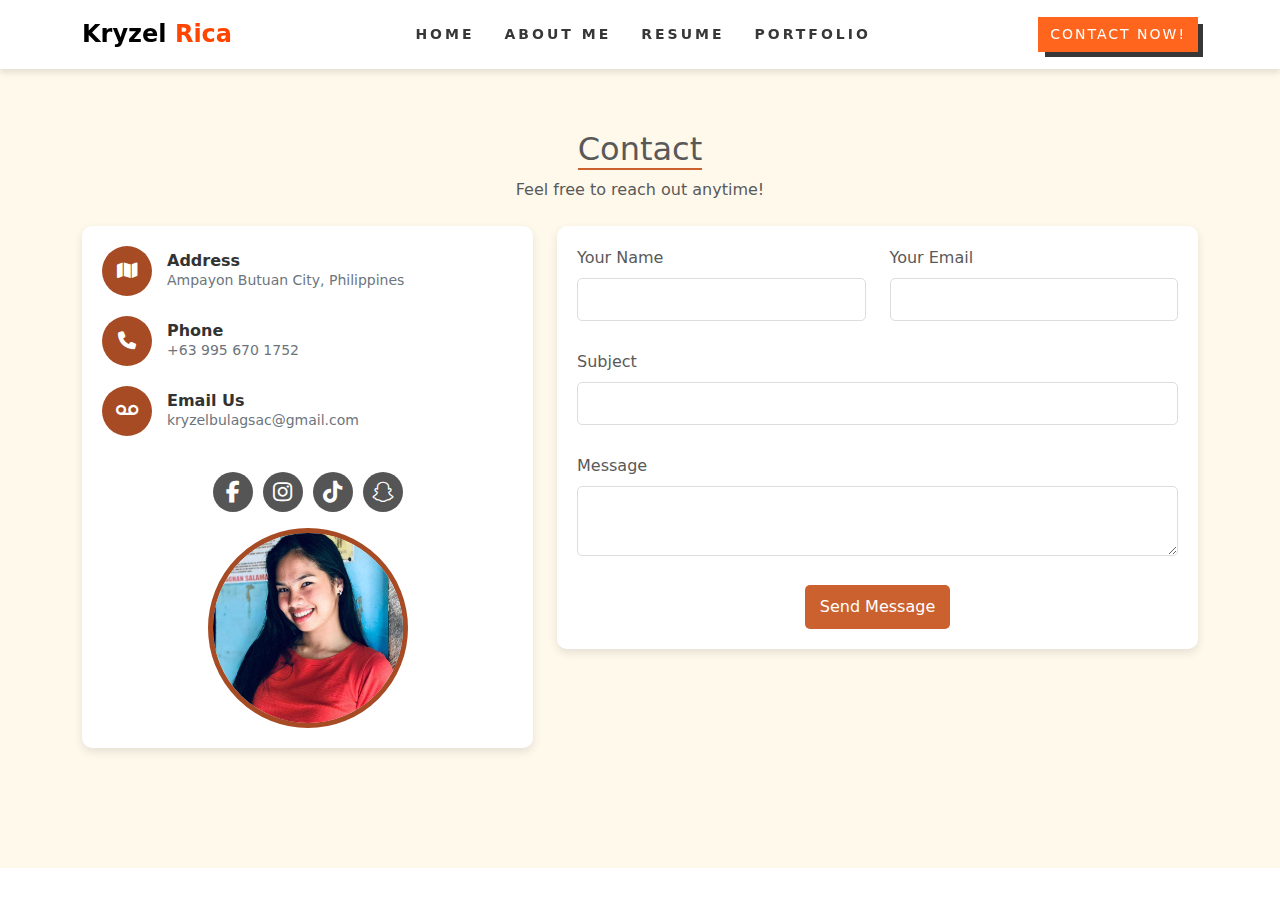
==== contact.html @ a5da4f0e "first commit" ====
<!DOCTYPE html>
<html lang="en">
  <head>
    <meta charset="UTF-8" />
    <meta name="viewport" content="width=device-width, initial-scale=1.0" />
    <title>Kryzel Portfolio | Personal Website</title>
    <link rel="stylesheet" href="assets/custom/style.css" />
    <link
      rel="stylesheet"
      href="vendor/icons/fontawesome-free-6.7.2-web/css/all.min.css"
    />
    <link rel="stylesheet" href="vendor/bootstrap/css/bootstrap.min.css" />
  </head>
  <body>
    <!-- HEADER-->
    <header class="main-header">
      <nav class="navbar header-nav navbar-expand-lg">
        <div class="container">
          <!--Brand Name/Logo -->
          <a href="#" class="navbar-brand">
            <h4 class="mb-0">
              <b>Kryzel <span>Rica</span></b>
            </h4>
          </a>
          <!-- Navigation Menu -->
          <div
            class="collapse navbar-collapse justify-content-end"
            id="navbar-collapse-toggler"
          >
            <ul class="navbar-nav mx-auto">
              <li>
                <a href="index.html" class="nav-link">Home</a>
              </li>

              <li>
                <a href="about.html" class="nav-link">About Me</a>
              </li>

              <li>
                <a href="resume.html" class="nav-link">Resume</a>
              </li>

              <li>
                <a href="portfolio.html" class="nav-link">Portfolio</a>
              </li>

              <li class="d-lg-none mt-2">
                <a class="colored-btn d-block text-center" href="contact.html"
                  >Contact Now!</a
                >
              </li>
            </ul>
          </div>
          <!--COntact Button-->
          <div class="ms-auto d-none d-lg-block">
            <a class="colored-btn" href="contact.html">Contact Now!</a>
          </div>
          <!--Mobile Menu Toggle-->
          <button
            class="navbar-toggler"
            type="button"
            data-bs-toggle="collapse"
            data-bs-target="#navbar-collapse-toggler"
            aria-controls="navbar-collapse-toggler"
            aria-expanded="false"
            aria-label="Toggle navigation"
          >
            <!-- Icon representation for the toggle -->
            <span></span>
            <span></span>
            <span></span>
          </button>
        </div>
      </nav>
    </header>
    <!-- Contact Section -->
    <section id="contact" class="contact section">
      <!-- Section Title -->
      <div class="container section-title text-center" data-aos="fade-up">
        <h2>Contact</h2>
        <p class="pb-2">Feel free to reach out anytime!</p>
      </div>
      <!-- End Section Title -->

      <div class="container" data-aos="fade-up" data-aos-delay="100">
        <div class="row gy-4">
          <div class="col-lg-5">
            <div class="info-wrap">
              <!-- Address -->
              <div
                class="info-item d-flex"
                data-aos="fade-up"
                data-aos-delay="200"
              >
                <a
                  href="https://maps.app.goo.gl/Abk8QvqbzzT3LeMdA"
                  target="_blank"
                >
                  <i class="bi bi-geo-alt flex-shrink-0 fas fa-map"></i>
                </a>
                <div>
                  <h3>Address</h3>
                  <p>Ampayon Butuan City, Philippines</p>
                </div>
              </div>

              <!-- Phone -->
              <div
                class="info-item d-flex"
                data-aos="fade-up"
                data-aos-delay="300"
              >
                <a href="tel:+639956701752">
                  <i class="bi bi-telephone flex-shrink-0 fas fa-phone"></i>
                </a>
                <div>
                  <h3>Phone</h3>
                  <p>+63 995 670 1752</p>
                </div>
              </div>

              <!-- Email -->
              <div
                class="info-item d-flex"
                data-aos="fade-up"
                data-aos-delay="400"
              >
                <a href="mailto:kryzelbulagsac@gmail.com">
                  <i class="bi bi-envelope flex-shrink-0 fas fa-voicemail"></i>
                </a>
                <div>
                  <h3>Email Us</h3>
                  <p>kryzelbulagsac@gmail.com</p>
                </div>
              </div>

              <!-- Profile Picture (Replacing Map) -->
              <div
                class="profile-picture"
                data-aos="fade-up"
                data-aos-delay="500"
              >
                <div class="social-icons py-3">
                  <a
                    href="https://www.facebook.com/share/19uXWL1Rwf/"
                    class="icon"
                    ><i class="fa-brands fa-facebook-f"></i
                  ></a>
                  <a
                    href="https://l.facebook.com/l.php?u=https%3A%2F%2Fwww.instagram.com%2Fur_overthinkerbell03%3Figsh%3DcDJjNGNyMTdqNnVp%26fbclid%3DIwZXh0bgNhZW0CMTAAAR3RGWUxhHDx_NwY1FVPso1E_b2ArStLxpZc0xlo0QQY-hTBoZKmSwG-91s_aem_sR1s1oPoolQDfeeTVCidaw&h=AT1z9y1Pvku0d3DKkXzOt9cw1rGjdeNH88oaO7ez4Muq64QM4B4ZWl2urqZ3oE3Mw8iT_1L6JHNlkV1dH9m_gRy7Id8i3-oE51TRJKOumkhuDcSDIhXktVFuuG8mILb0P7oA7g"
                    class="icon"
                    ><i class="fa-brands fa-instagram"></i
                  ></a>
                  <a
                    href="https://l.facebook.com/l.php?u=https%3A%2F%2Fwww.tiktok.com%2F%40ms.k_r_y%3F_t%3DZS-8uB814wAA7U%26_r%3D1%26fbclid%3DIwZXh0bgNhZW0CMTAAAR3KlyU1g71rjk6gLNN2nsoAOisLuSIW0svsg33PFOePM4YLnNdSyPyq7-o_aem_ydoQPP4Jnaabybd_nUK3Mw&h=AT3ad_3elahdrWeLN4xFVeTAG3bEdrgbGYoAnCfnvHtVXKN-GxTJF-IdCJNjaKZemVs1HaJQUx1GzUi_Lm8jRknpqeD_UJfi7zPJTUWM60HfhrBG0DFD214uLBkaeiM"
                    class="icon"
                    ><i class="fa-brands fa-tiktok"></i
                  ></a>
                  <a
                    href="https://l.facebook.com/l.php?u=https%3A%2F%2Fwww.snapchat.com%2Fadd%2Fkryzelricaebale%3Fshare_id%3DHeAD1A4ZBsc%26locale%3Den-US%26fbclid%3DIwZXh0bgNhZW0CMTAAAR2ZNDFyQ3iIAKGNVTP0UGSp74BaNAi5K3H5mPFCxkpGrjuYkr2mi0SbjWw_aem_xqrsbONmdLGdXwGp-PU33Q&h=AT1PmkaY2bJgCV6ZqS59nKn2ZAqioDU7uvg01hhQlxudXfP9vbB8Fv1YHW2kPz14pE55hzRdcd60H67zkketLjpldNIoh7kY4NDi3MzyfkjMxNHWXFPWW44TrG4LZj9e-2xOsw"
                    class="icon"
                    ><i class="fa-brands fa-snapchat"></i
                  ></a>
                </div>
                <img
                  src="assets/image/profile2.jpg"
                  alt="Your Profile Picture"
                />
              </div>
            </div>
          </div>

          <div class="col-lg-7">
            <form
              action="forms/contact.php"
              method="post"
              class="php-email-form"
              data-aos="fade-up"
              data-aos-delay="200"
            >
              <div class="row gy-4">
                <div class="col-md-6">
                  <label for="name-field" class="pb-2">Your Name</label>
                  <input
                    type="text"
                    name="name"
                    id="name-field"
                    class="form-control"
                    required=""
                  />
                </div>

                <div class="col-md-6">
                  <label for="email-field" class="pb-2">Your Email</label>
                  <input
                    type="email"
                    class="form-control"
                    name="email"
                    id="email-field"
                    required=""
                  />
                </div>

                <div class="col-md-12">
                  <label for="subject-field" class="pb-2">Subject</label>
                  <input
                    type="text"
                    class="form-control"
                    name="subject"
                    id="subject-field"
                    required=""
                  />
                </div>

                <div class="col-md-12">
                  <label for="message-field" class="pb-2">Message</label>
                  <textarea
                    class="form-control"
                    name="message"
                    rows="10"
                    id="message-field"
                    required=""
                  ></textarea>
                </div>

                <div class="col-md-12 text-center">
                  <button type="submit">Send Message</button>
                </div>
              </div>
            </form>
          </div>
          <!-- End Contact Form -->
        </div>
      </div>
    </section>
    <!-- /Contact Section -->

    <script src="vendor/bootstrap/js/bootstrap.bundle.min.js"></script>
  </body>
</html>
---- assets/custom/style.css ----
body {
  font-family: "Segoe UI", Tahoma, Geneva, Verdana, sans-serif;
  font-weight: 400;
  color: #555;
}

img {
  max-width: 100%;
}

a {
  color: #ff651c;
  text-decoration: none;
}

a:hover {
  color: #cb612f;
  text-decoration: none;
}

.text-primary {
  color: #ff651c !important;
}

.text-dark {
  color: #ff651c;
}

/*--------------------------------------------------------------
# HEADER SECTION
--------------------------------------------------------------*/
.main-header {
  position: fixed;
  top: 0;
  left: 0;
  right: 0;
  z-index: 1000;
  background: #fff;
  box-shadow: 0px 4px 6px rgba(0, 0, 0, 0.1);
  transition: 0.3s background;
}

.navbar-brand:focus,
.navbar-brand:active {
  outline: none !important;
  box-shadow: none !important;
  background: transparent !important;
}

.main-header .navbar {
  padding: 15px 0;
}

.main-header .navbar-brand span {
  color: orangered;
  border: 0px;
}

.main-header .navbar-nav > li {
  padding: 0 10px;
}

.main-header .navbar-nav > li > .nav-link {
  padding: 0 5px;
  line-height: 35px;
  font-weight: 600;
  text-transform: uppercase;
  font-size: 14px;
  color: #373737;
  letter-spacing: 3px;
  position: relative;
}

.main-header .navbar-nav > li > .nav-link:after {
  content: "";
  position: absolute;
  bottom: 0;
  right: 0;
  left: auto;
  width: 0;
  height: 2px;
  background: #ff651c;
  transition: ease all 0.3s;
}

.main-header .navbar-nav > li > .nav-link:hover {
  color: #ff651c;
}

.main-header .navbar-nav > li > .nav-link:hover:after {
  left: 0;
  right: auto;
  width: 100%;
}

.main-header .navbar-nav > li > .nav-link.active {
  color: #ff651c;
  font-weight: bold;
}

.main-header .navbar-nav > li > .nav-link.active:after {
  content: "";
  position: absolute;
  bottom: -2px;
  left: 0;
  width: 100%;
  height: 2px;
  background: #ff651c;
}

@media (max-width: 991px) {
  .main-header .navbar-collapse {
    border-bottom: 2px solid #373737;
    border-top: 2px solid #373737;
    position: absolute;
    top: 100%;
    left: 0;
    right: 0;
    background: #fff;
  }

  .main-header .navbar-nav > li + li {
    border-top: 1px solid rgba(55, 55, 55, 0.1);
  }

  .main-header .navbar-nav > li > .nav-link {
    line-height: 50px;
  }

  .main-header .navbar-nav > li > .nav-link:after {
    display: none;
  }

  .main-header .navbar-nav > li > .nav-link.active {
    text-decoration: underline;
  }

  .main-header .navbar-toggler {
    display: flex;
    flex-direction: column;
    border: none;
    padding: 4px 9px;
    outline: none;
    box-shadow: none;
  }

  .main-header .navbar-toggler span {
    width: 25px;
    height: 2px;
    background: #373737;
    margin: 4px 0;
    transition: 0.3s;
  }
}

/*--------------------------------------------------------------
# BUTTON STYLES
--------------------------------------------------------------*/
.colored-btn {
  padding: 5px 10px;
  border: 2px solid #ff651c;
  font-size: 14px;
  line-height: 1.5;
  text-decoration: none;
  font-weight: 500;
  letter-spacing: 2px;
  text-transform: uppercase;
  transition: ease all 0.3s;
  display: inline-block;
  background: #ff651c;
  color: #fff;
  box-shadow: 6px 6px 0 -1px #373737;
}

.colored-btn:hover {
  color: #fff;
  background: #373737;
  background-color: #373737;
  box-shadow: 5px 5px 0 -2px #ff651c;
}

.bg-gray {
  background-color: rgba(254, 196, 72, 0.1);
}

.bg-dark {
  background-color: #373737 !important;
}

/*--------------------------------------------------------------
# HOME SECTION
--------------------------------------------------------------*/
.main {
  position: relative;
  z-index: 1;
}

.home-section {
  position: relative;
  overflow: hidden;
  padding-top: 150px;
  padding-bottom: 100px;
}

@media (max-width: 767px) {
  .home-section {
    padding-bottom: 70px;
  }
}

.home-section .container {
  position: relative;
  z-index: 1;
  display: flex;
  flex-direction: row;
  align-items: center;
  text-align: left;
  justify-content: space-between;
  width: 100%;
  max-width: 1200px;
  margin: 0 auto;
  padding: 0 20px;
}

@media (max-width: 1024px) {
  .home-section .container {
    flex-direction: column;
    align-items: center;
    text-align: center;
  }

  .home-content,
  .social-container {
    align-items: center;
    text-align: center;
  }

  .social-icons {
    justify-content: center;
    width: 100%;
  }
}

@media (max-width: 768px) {
  .social-icons {
    justify-content: center;
  }
}

.home-section .home-intro h5 {
  font-weight: 600;
  color: #373737;
  letter-spacing: 3px;
  text-transform: uppercase;
  font-size: 16px;
  margin: 0 0 30px;
}

.home-section .home-intro h5 span {
  font-weight: 600;
  color: #373737;
  letter-spacing: 3px;
  text-transform: uppercase;
  font-size: 16px;
  margin: 0 0 30px;
  text-shadow: 2px 2px 4px rgba(0, 0, 0, 0.2);
}

@media (max-width: 767px) {
  .home-section .home-intro h5 {
    margin: 0 0 20px;
  }
}

.home-section .home-intro h3 {
  font-size: 50px;
  font-weight: 500;
  color: #373737;
  margin: 0 0 35px;
  line-height: 1;
  display: inline-flex;
}

@media (max-width: 1200px) {
  .home-section .home-intro h3 {
    font-size: 60px;
  }
}

@media (max-width: 767px) {
  .home-section .home-intro h3 {
    margin: 0 0 25px;
    font-size: 45px;
  }
}

.home-section .home-intro h3 span {
  border-bottom: 2px solid #fec448;
}

.home-section .home-intro h6 {
  font-size: 20px;
}

@media (max-width: 767px) {
  .home-section .home-intro h6 {
    font-size: 18px;
  }
}

.typing-text {
  display: inline-block;
  text-align: center;
  white-space: nowrap;
}

.typing-text::after {
  content: "Student";
  display: inline-block;
  border-right: 3px solid black;
  animation: typing 6s steps(12) infinite, blink 0.5s infinite;
}

@keyframes typing {
  0%,
  33% {
    content: "Student";
  }
  34%,
  66% {
    content: "Designer";
  }
}

@keyframes blink {
  50% {
    border-color: transparent;
  }
}

.home-image img {
  height: 450px;
  width: 450px;
  object-fit: cover;
  border-radius: 50%;
  border: 2px solid #000;
  position: relative;
  z-index: -2;
}

@media (max-width: 767px) {
  .home-image img {
    height: 400px;
    width: 400px;
  }
}

/*--------------------------------------------------------------
# ABOUT ME
--------------------------------------------------------------*/
.section {
  position: relative;
  overflow: hidden;
  padding-top: 120px;
  padding-bottom: 120px;
}

@media (max-width: 991px) {
  .section {
    padding-bottom: 70px;
  }
}

.section .container {
  position: relative;
  z-index: 1;
}

.about-text p {
  font-size: 18px;
}

.about-text h3 {
  font-family: "Franklin Gothic Medium", "Arial Narrow", Arial, sans-serif;
  padding-bottom: 2px;
  display: inline-block;
  border-bottom: 2px solid #cb612f;
}

#profile {
  width: 300px;
  height: 350px;
}

.about-text .info {
  font-size: 17px;
  color: #cb612f;
  max-width: 700px;
}

.info-row {
  display: flex;
  justify-content: space-between;
  align-items: center;
  flex-wrap: wrap;
  margin-bottom: 8px;
}

.info-label {
  font-weight: bold;
  font-size: 18px;
}

.info-value {
  color: #555;
  font-weight: bold;
}

.nickname::after {
  content: "Kryzel";
  display: inline-block;
  overflow: visible;
  white-space: nowrap;
  border-right: 2px solid #555;
  animation: typewriter 5s infinite steps(3), blink 0.5s infinite;
  color: #555;
  font-weight: bold;
}

@keyframes typewriter {
  0%,
  100% {
    content: "Kryzel";
  }
  33% {
    content: "Rica";
  }
  66% {
    content: "Kryzz";
  }
}

@keyframes blink {
  50% {
    border-color: transparent;
  }
}

.interest-title {
  display: flex;
  align-items: center;
  gap: 10px;
}

.interest-title h6 strong {
  font-size: 16px;
  font-weight: bold;
  letter-spacing: 2px;
}

.underline {
  width: 60px;
  height: 2px;
  background-color: #cb612f;
  transition: width 0.3s ease-in-out;
}

.interest-title:hover .underline {
  width: 80px;
}

.hobbies-container {
  display: flex;
  flex-wrap: wrap;
  gap: 20px;
  margin-top: 20px;
}

.hobby {
  display: flex;
  align-items: center;
  gap: 10px;
  width: 45%;
}

.hobby-icon {
  width: 55px;
  height: 55px;
  background-color: #a0a07c;
  border-radius: 50%;
  display: flex;
  align-items: center;
  justify-content: center;
  color: white;
  font-size: 18px;
}

.hobby-text {
  font-size: 18px;
  color: #222;
}

@media (max-width: 767px) {
  .hobbies-container {
    flex-direction: column;
  }

  .hobby {
    width: 100%;
  }

  .hobby-icon {
    width: 35px;
    height: 35px;
    font-size: 16px;
  }

  .hobby-text {
    font-size: 16px;
  }
}

/*--------------------------------------------------------------
# Skills Section
--------------------------------------------------------------*/
.skills {
  background-color: #f4ebdc;
}

#skill {
  display: inline-block;
  border-bottom: 3px solid #cb612f;
  padding-bottom: 13px;
}

.skills .progress {
  height: 60px;
  display: block;
  background: none;
  border-radius: 0;
  margin-bottom: 15px;
}

.skills .progress .skill {
  color: #cb612f;
  padding: 0;
  margin: 0 0 6px 0;
  text-transform: uppercase;
  display: flex;
  justify-content: space-between;
  font-weight: 600;
  font-family: Verdana, Geneva, Tahoma, sans-serif;
}

.skills .progress .skill .val {
  float: right;
  font-style: normal;
}

.skills .progress-bar-wrap {
  background: color-mix(in srgb, #555, transparent 90%);
  height: 10px;
  width: 100%;
  border-radius: 5px;
  overflow: hidden;
}

.skills .progress-bar {
  width: 0;
  height: 10px;
  background-color: #cb612f;
  border-radius: 5px;
  transition: width 1.5s ease-in-out;
}

@keyframes fillProgress {
  0% {
    width: 0;
  }
  100% {
    width: attr(data-progress);
  }
}

/*--------------------------------------------------------------
# Resume Section
--------------------------------------------------------------*/
.resume .section-title h2 {
  display: inline-block;
  border-bottom: 2px solid #cb612f;
}

#resume {
  background-color: #fff9ec;
}

.resume .resume-title {
  color: #373737;
  font-size: 26px;
  font-weight: 700;
  margin-top: 20px;
  margin-bottom: 20px;
}

.resume .resume-item {
  padding: 0 0 20px 20px;
  margin-top: -2px;
  border-left: 2px solid #cb612f;
  position: relative;
}

.resume .resume-item h4 {
  line-height: 18px;
  font-size: 18px;
  font-weight: 600;
  text-transform: uppercase;
  color: color-mix(in srgb, #373737, transparent 20%);
  margin-bottom: 10px;
}

.resume .resume-item h5 {
  font-size: 16px;
  padding: 5px 15px;
  display: inline-block;
  font-weight: 600;
  margin-bottom: 10px;
}

.resume .resume-item::before {
  content: "";
  position: absolute;
  width: 16px;
  height: 16px;
  border-radius: 50px;
  left: -9px;
  top: 0;
  background: #a64b24;
  border: 2px solid #cb612f;
}

#carouselExampleIndicators {
  max-width: 600px;
  margin: auto;
  border-radius: 10px;
  overflow: hidden;
  background: #fff;
  padding: 10px;
}

.cert-img {
  max-width: 100%;
  height: auto;
  display: block;
  margin: auto;
  border-radius: 10px;
}

.carousel-control-prev-icon,
.carousel-control-next-icon {
  filter: invert(1);
}

/*--------------------------------------------------------------
# Portfolio Section
--------------------------------------------------------------*/
#portfolio {
  background-color: #fff;
}

.section-heading h2 {
  display: inline-block;
  border-bottom: 2px solid #cb612f;
  padding-bottom: 13px;
}

.portfolio-box .project-img {
  position: relative;
  border: 2px solid #000;
  box-shadow: 0 0 0 0 #000;
  transition: 0.3s;
}

.portfolio-box .project-img:hover {
  box-shadow: 5px 5px 0 0 #373737;
}

.portfolio-box .porfolio-text span {
  display: inline-block;
  padding: 8px 20px;
  background: rgba(255, 101, 28, 0.2);
  color: #373737;
  letter-spacing: 3px;
  text-transform: uppercase;
  font-weight: 500;
  font-size: 12px;
  border-radius: 30px;
  margin-bottom: 18px;
}

.portfolio-box .porfolio-text h4 {
  color: #373737;
  font-weight: 600;
  font-size: 32px;
  margin-bottom: 20px;
}

@media (max-width: 767px) {
  .portfolio-box .porfolio-text h4 {
    font-size: 26px;
    margin-bottom: 10px;
  }
}

/*--------------------------------------------------------------
# Portfolio Details Section
--------------------------------------------------------------*/
.portfolio-details .portfolio-info {
  padding: 30px;
  box-shadow: 0px 0 30px rgba(0, 0, 0, 0.1);
}

.portfolio-details .portfolio-info hr {
  color: #cb612f;
}

.portfolio-details .portfolio-info h3 {
  font-size: 22px;
  font-weight: 700;
  margin-bottom: 20px;
  padding-bottom: 20px;
  border-bottom: 1px solid
    color-mix(in srgb, var(--default-color), transparent 85%);
}

.portfolio-details .portfolio-info strong {
  color: #cb612f;
}

.portfolio-details .portfolio-info ul {
  list-style: none;
  padding: 0;
  font-size: 15px;
}

.portfolio-details .portfolio-info ul li + li {
  margin-top: 10px;
}

.portfolio-details .portfolio-description {
  padding-top: 30px;
}

.portfolio-details .portfolio-description h2 {
  font-style: normal;
}

.portfolio-details .portfolio-description h2 {
  font-size: 26px;
  font-weight: 700;
  margin-bottom: 20px;
}

.portfolio-details .portfolio-description p {
  padding: 0;
  color: color-mix(in srgb, var(--default-color), transparent 30%);
}

/*--------------------------------------------------------------
# Contact Section
--------------------------------------------------------------*/
#contact {
  color: #595959;
  background-color: #fff9ec;
  margin: 0;
}

.social-icons {
  display: flex;
  justify-content: center;
  gap: 10px;
}

.icon {
  width: 40px;
  height: 40px;
  background: #555;
  border-radius: 50%;
  display: flex;
  align-items: center;
  justify-content: center;
  color: white;
  font-size: 22px;
  text-decoration: none;
  transition: background 0.3s ease, transform 0.2s;
}

.icon:hover {
  background: #cb612f;
  color: #0e0f10;
  transform: scale(1.1);
}

.section-title h2 {
  padding-top: 10px;
  display: inline-block;
  border-bottom: 2px solid #cb612f;
}

.info-wrap {
  background: #fff;
  padding: 20px;
  border-radius: 10px;
  box-shadow: 0 4px 10px rgba(0, 0, 0, 0.1);
  size: 30px;
}

.info-item {
  display: flex;
  align-items: center;
  margin-bottom: 20px;
}

.info-item i {
  background: #a64b24;
  color: white;
  font-size: 18px;
  width: 50px;
  height: 50px;
  display: flex;
  align-items: center;
  justify-content: center;
  border-radius: 50%;
  margin-right: 15px;
}

.info-item a {
  text-decoration: none;
  color: inherit;
}

.info-item a:hover i {
  background: #555;
}

.info-item h3 {
  font-size: 16px;
  font-weight: bold;
  color: #333;
  margin: 0;
}

.info-item p {
  margin: 0;
  font-size: 14px;
  color: #6c757d;
}

@media (max-width: 768px) {
  .info-item {
    flex-direction: column;
    text-align: center;
  }

  .info-item i {
    margin-bottom: 10px;
  }
}

.profile-picture {
  text-align: center;
  margin-top: 20px;
}

.profile-picture img {
  width: 200px;
  height: 200px;
  border-radius: 50%;
  object-fit: cover;
  border: 5px solid #a64b24;
}

/* Contact Form */
.php-email-form {
  background: #fff;
  padding: 20px;
  border-radius: 10px;
  box-shadow: 0 4px 10px rgba(0, 0, 0, 0.1);
}

.php-email-form input,
.php-email-form textarea {
  width: 100%;
  padding: 10px;
  margin-bottom: 5px;
  border: 1px solid #ddd;
  border-radius: 5px;
  font-size: 14px;
}

.php-email-form textarea {
  height: 70px;
}

.php-email-form button {
  background-color: #cb612f;
  color: white;
  padding: 10px 15px;
  border: none;
  border-radius: 5px;
  font-size: 16px;
  cursor: pointer;
  transition: 0.3s;
}

.php-email-form button:hover {
  background-color: #a64b24;
}

@media (max-width: 768px) {
  .info-item {
    flex-direction: column;
    text-align: center;
  }

  .info-logo {
    margin-bottom: 10px;
  }
}
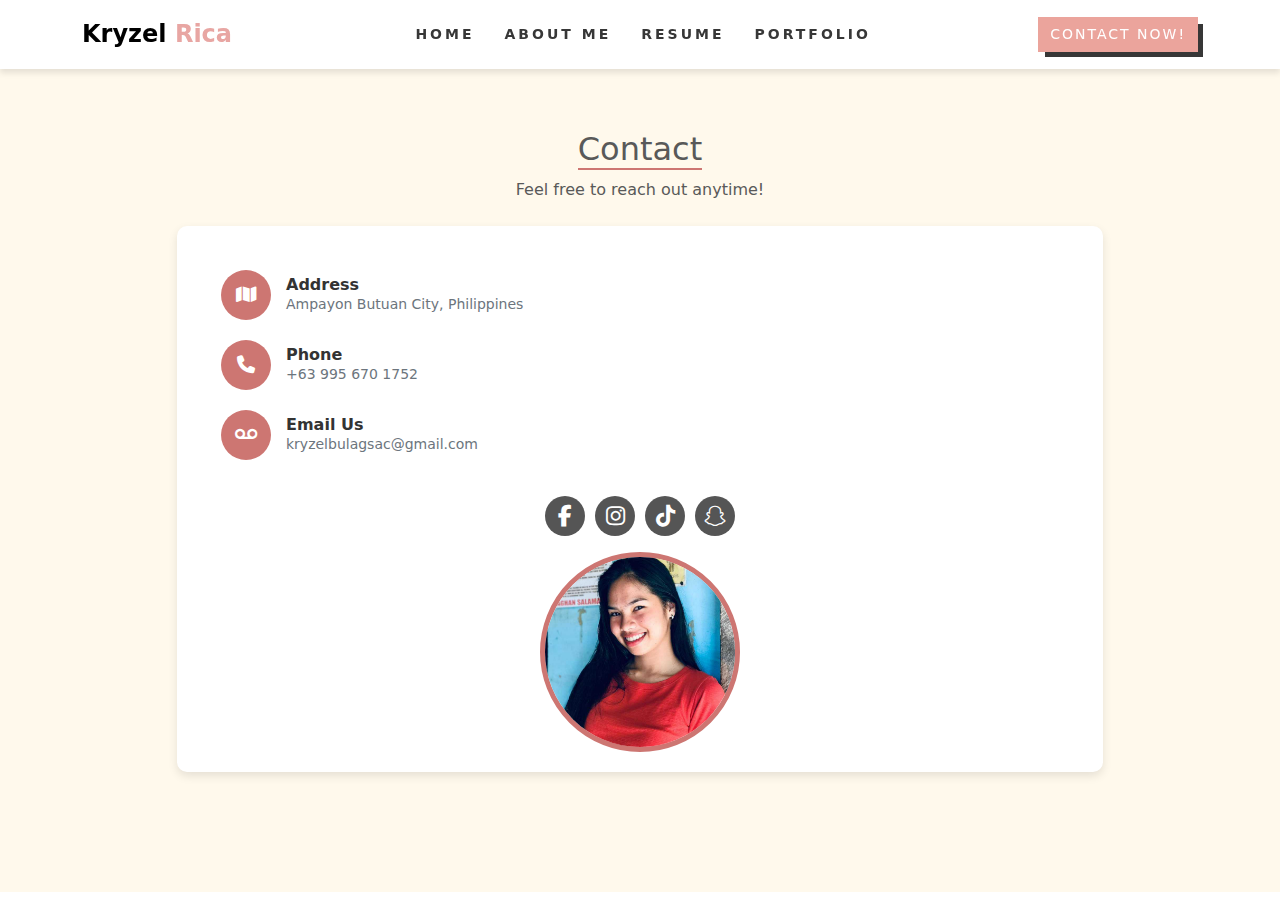
==== commit 9b2fa4fd: "modify styles, about.html, contact.html, portfolio_pro1.html, portfolio_pro2.html, portfolio.html" ====
--- a/contact.html
+++ b/contact.html
@@ -84,11 +84,13 @@
 
       <div class="container" data-aos="fade-up" data-aos-delay="100">
         <div class="row gy-4">
-          <div class="col-lg-5">
+          <div class="col-lg-1"></div>
+
+          <div class="col-lg-10">
             <div class="info-wrap">
               <!-- Address -->
               <div
-                class="info-item d-flex"
+                class="info-item d-flex pt-4 ps-4"
                 data-aos="fade-up"
                 data-aos-delay="200"
               >
@@ -106,7 +108,7 @@
 
               <!-- Phone -->
               <div
-                class="info-item d-flex"
+                class="info-item d-flex ps-4"
                 data-aos="fade-up"
                 data-aos-delay="300"
               >
@@ -121,7 +123,7 @@
 
               <!-- Email -->
               <div
-                class="info-item d-flex"
+                class="info-item d-flex ps-4"
                 data-aos="fade-up"
                 data-aos-delay="400"
               >
@@ -170,66 +172,7 @@
             </div>
           </div>
 
-          <div class="col-lg-7">
-            <form
-              action="forms/contact.php"
-              method="post"
-              class="php-email-form"
-              data-aos="fade-up"
-              data-aos-delay="200"
-            >
-              <div class="row gy-4">
-                <div class="col-md-6">
-                  <label for="name-field" class="pb-2">Your Name</label>
-                  <input
-                    type="text"
-                    name="name"
-                    id="name-field"
-                    class="form-control"
-                    required=""
-                  />
-                </div>
-
-                <div class="col-md-6">
-                  <label for="email-field" class="pb-2">Your Email</label>
-                  <input
-                    type="email"
-                    class="form-control"
-                    name="email"
-                    id="email-field"
-                    required=""
-                  />
-                </div>
-
-                <div class="col-md-12">
-                  <label for="subject-field" class="pb-2">Subject</label>
-                  <input
-                    type="text"
-                    class="form-control"
-                    name="subject"
-                    id="subject-field"
-                    required=""
-                  />
-                </div>
-
-                <div class="col-md-12">
-                  <label for="message-field" class="pb-2">Message</label>
-                  <textarea
-                    class="form-control"
-                    name="message"
-                    rows="10"
-                    id="message-field"
-                    required=""
-                  ></textarea>
-                </div>
-
-                <div class="col-md-12 text-center">
-                  <button type="submit">Send Message</button>
-                </div>
-              </div>
-            </form>
-          </div>
-          <!-- End Contact Form -->
+          <div class="col-lg-1"></div>
         </div>
       </div>
     </section>
--- a/assets/custom/style.css
+++ b/assets/custom/style.css
@@ -9,21 +9,21 @@
 }
 
 a {
-  color: #ff651c;
+  color: #eba49c;
   text-decoration: none;
 }
 
 a:hover {
-  color: #cb612f;
+  color: #cd7672;
   text-decoration: none;
 }
 
 .text-primary {
-  color: #ff651c !important;
+  color: #eba49c !important;
 }
 
 .text-dark {
-  color: #ff651c;
+  color: #eba49c;
 }
 
 /*--------------------------------------------------------------
@@ -52,7 +52,7 @@
 }
 
 .main-header .navbar-brand span {
-  color: orangered;
+  color: #E8A6A3;
   border: 0px;
 }
 
@@ -79,12 +79,12 @@
   left: auto;
   width: 0;
   height: 2px;
-  background: #ff651c;
+  background: #eba49c;
   transition: ease all 0.3s;
 }
 
 .main-header .navbar-nav > li > .nav-link:hover {
-  color: #ff651c;
+  color: #eba49c;
 }
 
 .main-header .navbar-nav > li > .nav-link:hover:after {
@@ -94,7 +94,7 @@
 }
 
 .main-header .navbar-nav > li > .nav-link.active {
-  color: #ff651c;
+  color: #eba49c;
   font-weight: bold;
 }
 
@@ -105,7 +105,7 @@
   left: 0;
   width: 100%;
   height: 2px;
-  background: #ff651c;
+  background: #eba49c;
 }
 
 @media (max-width: 991px) {
@@ -158,7 +158,7 @@
 --------------------------------------------------------------*/
 .colored-btn {
   padding: 5px 10px;
-  border: 2px solid #ff651c;
+  border: 2px solid #eba49c;
   font-size: 14px;
   line-height: 1.5;
   text-decoration: none;
@@ -167,7 +167,7 @@
   text-transform: uppercase;
   transition: ease all 0.3s;
   display: inline-block;
-  background: #ff651c;
+  background:#eba49c;
   color: #fff;
   box-shadow: 6px 6px 0 -1px #373737;
 }
@@ -176,7 +176,7 @@
   color: #fff;
   background: #373737;
   background-color: #373737;
-  box-shadow: 5px 5px 0 -2px #ff651c;
+  box-shadow: 5px 5px 0 -2px #eba49c;
 }
 
 .bg-gray {
@@ -295,7 +295,7 @@
 }
 
 .home-section .home-intro h3 span {
-  border-bottom: 2px solid #fec448;
+  border-bottom: 2px solid #E8A6A3;
 }
 
 .home-section .home-intro h6 {
@@ -343,7 +343,7 @@
   width: 450px;
   object-fit: cover;
   border-radius: 50%;
-  border: 2px solid #000;
+  border: 2px solid #cd7672;
   position: relative;
   z-index: -2;
 }
@@ -384,7 +384,7 @@
   font-family: "Franklin Gothic Medium", "Arial Narrow", Arial, sans-serif;
   padding-bottom: 2px;
   display: inline-block;
-  border-bottom: 2px solid #cb612f;
+  border-bottom: 2px solid #cd7672;
 }
 
 #profile {
@@ -394,7 +394,7 @@
 
 .about-text .info {
   font-size: 17px;
-  color: #cb612f;
+  color: #cd7672;
   max-width: 700px;
 }
 
@@ -461,7 +461,7 @@
 .underline {
   width: 60px;
   height: 2px;
-  background-color: #cb612f;
+  background-color: #cd7672;
   transition: width 0.3s ease-in-out;
 }
 
@@ -529,7 +529,7 @@
 
 #skill {
   display: inline-block;
-  border-bottom: 3px solid #cb612f;
+  border-bottom: 3px solid #cd7672;
   padding-bottom: 13px;
 }
 
@@ -542,7 +542,7 @@
 }
 
 .skills .progress .skill {
-  color: #cb612f;
+  color: #cd7672;
   padding: 0;
   margin: 0 0 6px 0;
   text-transform: uppercase;
@@ -568,7 +568,7 @@
 .skills .progress-bar {
   width: 0;
   height: 10px;
-  background-color: #cb612f;
+  background-color: #cd7672;
   border-radius: 5px;
   transition: width 1.5s ease-in-out;
 }
@@ -587,7 +587,7 @@
 --------------------------------------------------------------*/
 .resume .section-title h2 {
   display: inline-block;
-  border-bottom: 2px solid #cb612f;
+  border-bottom: 2px solid #cd7672;
 }
 
 #resume {
@@ -605,7 +605,7 @@
 .resume .resume-item {
   padding: 0 0 20px 20px;
   margin-top: -2px;
-  border-left: 2px solid #cb612f;
+  border-left: 2px solid #cd7672;
   position: relative;
 }
 
@@ -634,8 +634,8 @@
   border-radius: 50px;
   left: -9px;
   top: 0;
-  background: #a64b24;
-  border: 2px solid #cb612f;
+  background: #cd7672;
+  border: 2px solid #cd7672;
 }
 
 #carouselExampleIndicators {
@@ -669,19 +669,19 @@
 
 .section-heading h2 {
   display: inline-block;
-  border-bottom: 2px solid #cb612f;
+  border-bottom: 2px solid #A65551;
   padding-bottom: 13px;
 }
 
 .portfolio-box .project-img {
   position: relative;
-  border: 2px solid #000;
-  box-shadow: 0 0 0 0 #000;
+  border: 2px solid #cd7672;
+  box-shadow: 0 0 0 0 #A65551;
   transition: 0.3s;
 }
 
 .portfolio-box .project-img:hover {
-  box-shadow: 5px 5px 0 0 #373737;
+  box-shadow: 5px 5px 0 0 #A65551;
 }
 
 .portfolio-box .porfolio-text span {
@@ -720,7 +720,7 @@
 }
 
 .portfolio-details .portfolio-info hr {
-  color: #cb612f;
+  color: #A65551;
 }
 
 .portfolio-details .portfolio-info h3 {
@@ -733,7 +733,7 @@
 }
 
 .portfolio-details .portfolio-info strong {
-  color: #cb612f;
+  color: #cd7672;
 }
 
 .portfolio-details .portfolio-info ul {
@@ -795,7 +795,7 @@
 }
 
 .icon:hover {
-  background: #cb612f;
+  background: #cd7672;
   color: #0e0f10;
   transform: scale(1.1);
 }
@@ -803,7 +803,7 @@
 .section-title h2 {
   padding-top: 10px;
   display: inline-block;
-  border-bottom: 2px solid #cb612f;
+  border-bottom: 2px solid #cd7672;
 }
 
 .info-wrap {
@@ -821,7 +821,7 @@
 }
 
 .info-item i {
-  background: #a64b24;
+  background: #cd7672;
   color: white;
   font-size: 18px;
   width: 50px;
@@ -876,7 +876,7 @@
   height: 200px;
   border-radius: 50%;
   object-fit: cover;
-  border: 5px solid #a64b24;
+  border: 5px solid #cd7672;
 }
 
 /* Contact Form */
@@ -902,7 +902,7 @@
 }
 
 .php-email-form button {
-  background-color: #cb612f;
+  background-color: #cd7672;
   color: white;
   padding: 10px 15px;
   border: none;
@@ -913,7 +913,7 @@
 }
 
 .php-email-form button:hover {
-  background-color: #a64b24;
+  background-color: #cd7672;
 }
 
 @media (max-width: 768px) {
